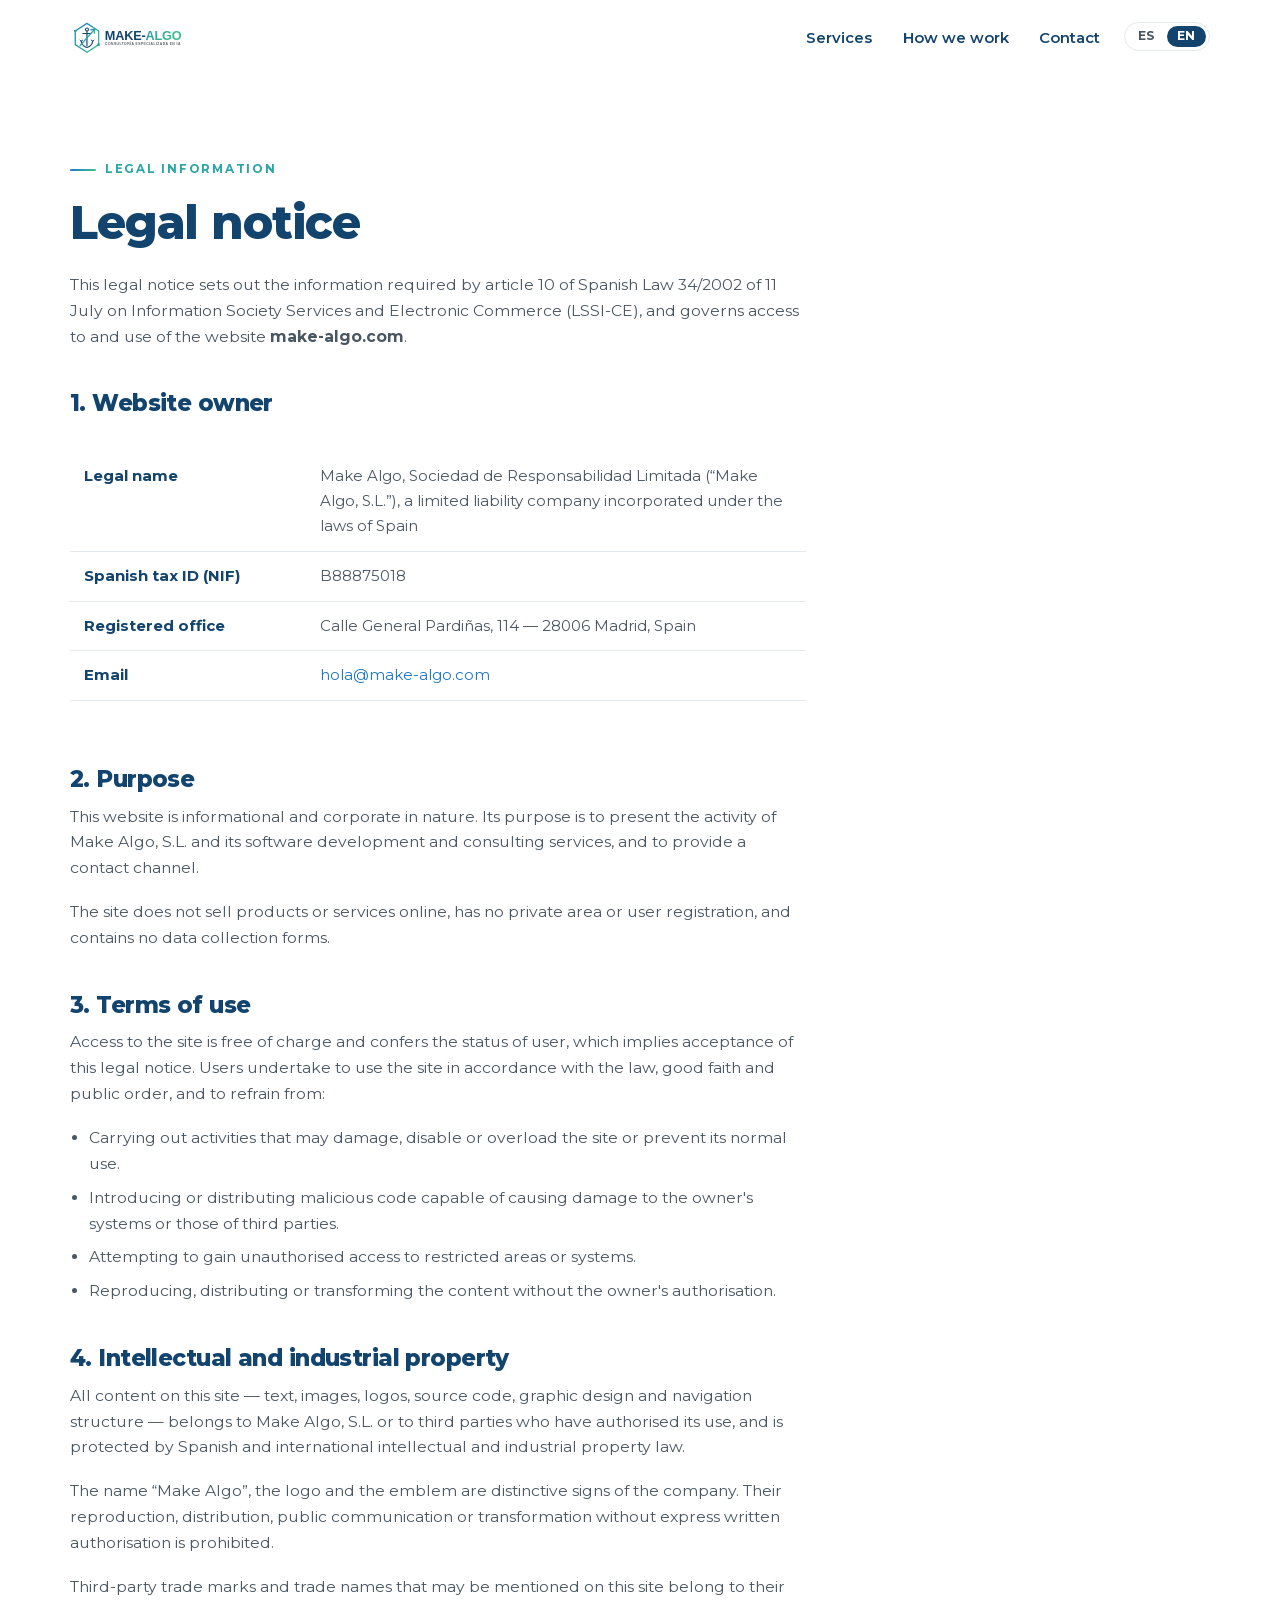
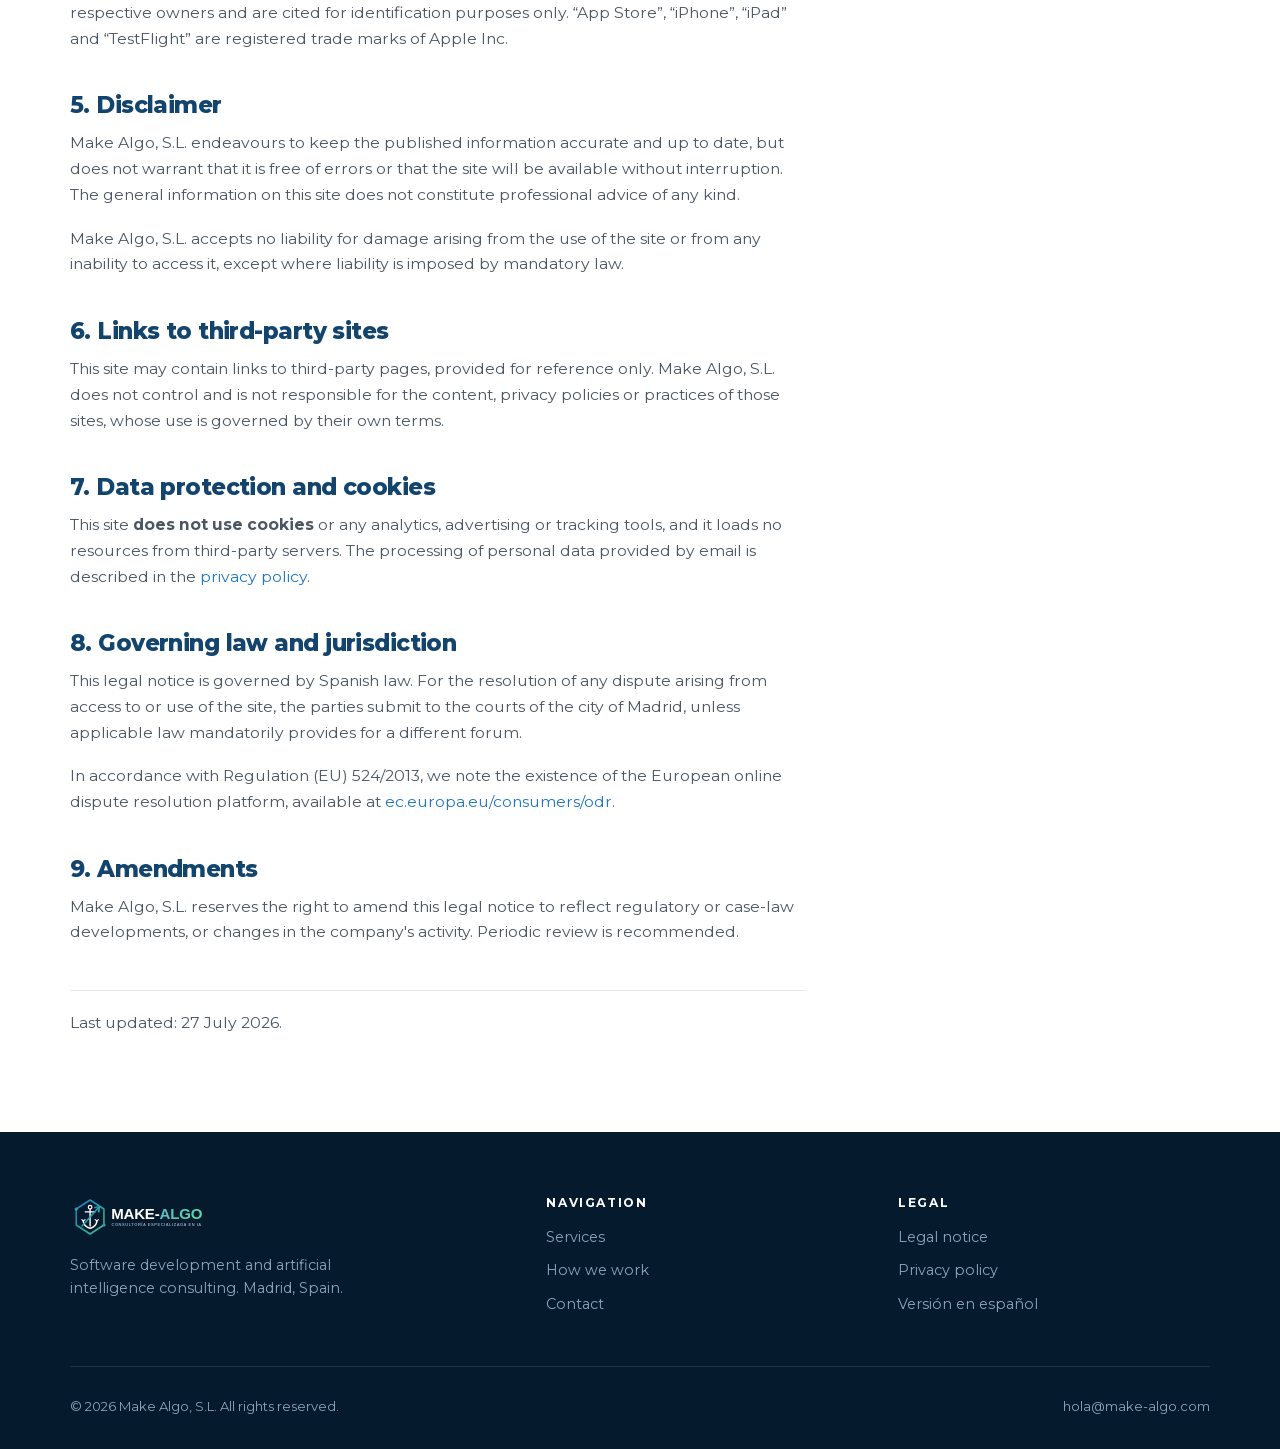
==== en/legal-notice.html @ 963da836 "feat(odoo): widget de conciliación OCA y Stripe de serie en el deploy (#33) * feat(web): sitio corpo" ====
<!DOCTYPE html>
<html lang="en">
<head>
<meta charset="utf-8">
<meta name="viewport" content="width=device-width, initial-scale=1">
<title>Legal notice — Make Algo, S.L.</title>
<meta name="description" content="Legal information for Make Algo, S.L. as required by article 10 of Spanish Law 34/2002 on Information Society Services and Electronic Commerce (LSSI-CE).">
<meta name="robots" content="index, follow">
<link rel="alternate" hreflang="es" href="../aviso-legal.html">
<link rel="alternate" hreflang="en" href="legal-notice.html">
<link rel="icon" type="image/svg+xml" href="../assets/img/logo-mark.svg">
<link rel="icon" type="image/png" href="../assets/img/logo-mark.png">
<link rel="stylesheet" href="../assets/css/style.css">
</head>
<body>

<a class="skip" href="#main">Skip to main content</a>

<header class="nav">
  <div class="nav__inner">
    <a class="nav__brand" href="./" aria-label="Make Algo, S.L. — home">
      <img src="../assets/img/logo.svg" alt="Make Algo, S.L." width="168" height="34">
    </a>
    <nav aria-label="Main">
      <ul class="nav__links" id="nav-links">
        <li><a href="./#services">Services</a></li>
        <li><a href="./#process">How we work</a></li>
        <li><a href="./#contact">Contact</a></li>
      </ul>
    </nav>
    <div class="lang" role="group" aria-label="Language">
      <a href="../aviso-legal.html" hreflang="es">ES</a>
      <a href="legal-notice.html" aria-current="true" hreflang="en">EN</a>
    </div>
    <button class="nav__toggle" type="button" aria-label="Open menu" aria-expanded="false" aria-controls="nav-links">
      <span></span>
    </button>
  </div>
</header>

<main id="main" class="legal">
  <div class="wrap">
    <p class="eyebrow">Legal information</p>
    <h1 style="font-size:clamp(2rem,4.5vw,2.9rem);">Legal notice</h1>

    <div class="legal__body">
      <p>
        This legal notice sets out the information required by article 10 of Spanish Law
        34/2002 of 11 July on Information Society Services and Electronic Commerce
        (LSSI-CE), and governs access to and use of the website
        <strong>make-algo.com</strong>.
      </p>

      <h2>1. Website owner</h2>
      <div class="table-scroll">
        <table class="legal__table">
          <tbody>
            <tr><th>Legal name</th><td>Make Algo, Sociedad de Responsabilidad Limitada (“Make Algo, S.L.”), a limited liability company incorporated under the laws of Spain</td></tr>
            <tr><th>Spanish tax ID (NIF)</th><td>B88875018</td></tr>
            <tr><th>Registered office</th><td>Calle General Pardiñas, 114 — 28006 Madrid, Spain</td></tr>
            <tr><th>Email</th><td><a href="mailto:hola@make-algo.com">hola@make-algo.com</a></td></tr>
          </tbody>
        </table>
      </div>

      <h2>2. Purpose</h2>
      <p>
        This website is informational and corporate in nature. Its purpose is to present
        the activity of Make Algo, S.L. and its software development and consulting
        services, and to provide a contact channel.
      </p>
      <p>
        The site does not sell products or services online, has no private area or user
        registration, and contains no data collection forms.
      </p>

      <h2>3. Terms of use</h2>
      <p>
        Access to the site is free of charge and confers the status of user, which implies
        acceptance of this legal notice. Users undertake to use the site in accordance
        with the law, good faith and public order, and to refrain from:
      </p>
      <ul>
        <li>Carrying out activities that may damage, disable or overload the site or prevent its normal use.</li>
        <li>Introducing or distributing malicious code capable of causing damage to the owner's systems or those of third parties.</li>
        <li>Attempting to gain unauthorised access to restricted areas or systems.</li>
        <li>Reproducing, distributing or transforming the content without the owner's authorisation.</li>
      </ul>

      <h2>4. Intellectual and industrial property</h2>
      <p>
        All content on this site — text, images, logos, source code, graphic design and
        navigation structure — belongs to Make Algo, S.L. or to third parties who have
        authorised its use, and is protected by Spanish and international intellectual
        and industrial property law.
      </p>
      <p>
        The name “Make Algo”, the logo and the emblem are distinctive signs of the
        company. Their reproduction, distribution, public communication or transformation
        without express written authorisation is prohibited.
      </p>
      <p>
        Third-party trade marks and trade names that may be mentioned on this site belong
        to their respective owners and are cited for identification purposes only. “App
        Store”, “iPhone”, “iPad” and “TestFlight” are registered trade marks of Apple Inc.
      </p>

      <h2>5. Disclaimer</h2>
      <p>
        Make Algo, S.L. endeavours to keep the published information accurate and up to
        date, but does not warrant that it is free of errors or that the site will be
        available without interruption. The general information on this site does not
        constitute professional advice of any kind.
      </p>
      <p>
        Make Algo, S.L. accepts no liability for damage arising from the use of the site
        or from any inability to access it, except where liability is imposed by mandatory
        law.
      </p>

      <h2>6. Links to third-party sites</h2>
      <p>
        This site may contain links to third-party pages, provided for reference only.
        Make Algo, S.L. does not control and is not responsible for the content, privacy
        policies or practices of those sites, whose use is governed by their own terms.
      </p>

      <h2>7. Data protection and cookies</h2>
      <p>
        This site <strong>does not use cookies</strong> or any analytics, advertising or
        tracking tools, and it loads no resources from third-party servers. The processing
        of personal data provided by email is described in the
        <a href="privacy.html">privacy policy</a>.
      </p>

      <h2>8. Governing law and jurisdiction</h2>
      <p>
        This legal notice is governed by Spanish law. For the resolution of any dispute
        arising from access to or use of the site, the parties submit to the courts of the
        city of Madrid, unless applicable law mandatorily provides for a different forum.
      </p>
      <p>
        In accordance with Regulation (EU) 524/2013, we note the existence of the European
        online dispute resolution platform, available at
        <a href="https://ec.europa.eu/consumers/odr" target="_blank" rel="noopener">ec.europa.eu/consumers/odr</a>.
      </p>

      <h2>9. Amendments</h2>
      <p>
        Make Algo, S.L. reserves the right to amend this legal notice to reflect
        regulatory or case-law developments, or changes in the company's activity.
        Periodic review is recommended.
      </p>

      <p class="legal__updated">Last updated: 27 July 2026.</p>
    </div>
  </div>
</main>

<footer class="footer">
  <div class="wrap">
    <div class="footer__top">
      <div class="footer__brand">
        <img class="footer__logo" src="../assets/img/logo-inverse.svg" alt="Make Algo, S.L." width="197" height="40">
        <p class="footer__blurb">
          Software development and artificial intelligence consulting.
          Madrid, Spain.
        </p>
      </div>
      <div>
        <h4>Navigation</h4>
        <ul>
          <li><a href="./#services">Services</a></li>
          <li><a href="./#process">How we work</a></li>
          <li><a href="./#contact">Contact</a></li>
        </ul>
      </div>
      <div>
        <h4>Legal</h4>
        <ul>
          <li><a href="legal-notice.html">Legal notice</a></li>
          <li><a href="privacy.html">Privacy policy</a></li>
          <li><a href="../">Versión en español</a></li>
        </ul>
      </div>
    </div>
    <div class="footer__bottom">
      <span>© <span id="year">2026</span> Make Algo, S.L. All rights reserved.</span>
      <span><a href="mailto:hola@make-algo.com">hola@make-algo.com</a></span>
    </div>
  </div>
</footer>

<script src="../assets/js/main.js" defer></script>
<script>document.getElementById('year').textContent = new Date().getFullYear();</script>
</body>
</html>
---- assets/css/style.css ----
/* ==========================================================================
   Make Algo, S.L. — hoja de estilos del sitio corporativo
   Paleta y tipografía según brand/README.md
   ========================================================================== */

@font-face {
  font-family: 'Montserrat';
  font-style: normal;
  font-weight: 400 800;
  font-display: swap;
  src: url('../fonts/montserrat-latin.woff2') format('woff2');
  unicode-range: U+0000-00FF, U+0131, U+0152-0153, U+02BB-02BC, U+02C6, U+02DA,
    U+02DC, U+0304, U+0308, U+0329, U+2000-206F, U+20AC, U+2122, U+2191, U+2193,
    U+2212, U+2215, U+FEFF, U+FFFD;
}

@font-face {
  font-family: 'Montserrat';
  font-style: normal;
  font-weight: 400 800;
  font-display: swap;
  src: url('../fonts/montserrat-latin-ext.woff2') format('woff2');
  unicode-range: U+0100-02BA, U+02BD-02C5, U+02C7-02CC, U+02CE-02D7, U+02DD-02FF,
    U+0304, U+0308, U+0329, U+1D00-1DBF, U+1E00-1E9F, U+1EF2-1EFF, U+2020,
    U+20A0-20AB, U+20AD-20C0, U+2113, U+2C60-2C7F, U+A720-A7FF;
}

:root {
  --navy: #12446e;
  --navy-deep: #0a2947;
  --navy-ink: #061a2e;
  --blue: #1e77c4;
  --teal: #2aa6a6;
  --green: #43c08a;
  --grey: #565c63;

  --ink: #0f1b26;
  --ink-soft: #4a5763;
  --line: #e3e9ef;
  --mist: #f4f7fa;
  --paper: #ffffff;

  --gradient: linear-gradient(120deg, var(--blue) 0%, var(--teal) 55%, var(--green) 100%);
  --radius: 18px;
  --radius-lg: 28px;
  --shadow-sm: 0 1px 2px rgba(10, 41, 71, 0.06), 0 4px 12px rgba(10, 41, 71, 0.05);
  --shadow-md: 0 2px 4px rgba(10, 41, 71, 0.06), 0 18px 40px rgba(10, 41, 71, 0.1);
  --shadow-lg: 0 30px 70px rgba(10, 41, 71, 0.16);
  --wrap: 1140px;
  --nav-h: 74px;
}

/* ---------- Reset ---------- */
*,
*::before,
*::after { box-sizing: border-box; }

html {
  -webkit-text-size-adjust: 100%;
  scroll-behavior: smooth;
  scroll-padding-top: calc(var(--nav-h) + 16px);
}

body {
  margin: 0;
  font-family: 'Montserrat', -apple-system, BlinkMacSystemFont, 'Segoe UI', Roboto, Arial, sans-serif;
  font-weight: 400;
  font-size: 17px;
  line-height: 1.65;
  color: var(--ink);
  background: var(--paper);
  -webkit-font-smoothing: antialiased;
  -moz-osx-font-smoothing: grayscale;
  overflow-x: hidden;
}

img, svg { max-width: 100%; display: block; }
a { color: var(--blue); text-decoration: none; }
a:hover { text-decoration: underline; }

h1, h2, h3, h4 {
  font-weight: 800;
  line-height: 1.12;
  letter-spacing: -0.025em;
  margin: 0 0 0.5em;
  color: var(--navy);
}

h1 { font-size: clamp(2.4rem, 6.2vw, 4.05rem); }
h2 { font-size: clamp(1.85rem, 4vw, 2.75rem); }
h3 { font-size: 1.2rem; letter-spacing: -0.015em; }
p { margin: 0 0 1.15em; }
p:last-child { margin-bottom: 0; }

:focus-visible {
  outline: 3px solid var(--teal);
  outline-offset: 3px;
  border-radius: 6px;
}

/* ---------- Layout ---------- */
.wrap {
  width: min(100% - 2.5rem, var(--wrap));
  margin-inline: auto;
}

section { position: relative; }

.section {
  padding: clamp(4.5rem, 9vw, 7.5rem) 0;
}

.section--mist { background: var(--mist); }

.skip {
  position: absolute;
  left: -9999px;
  top: 0;
  background: var(--navy);
  color: #fff;
  padding: 0.8rem 1.2rem;
  z-index: 999;
  border-radius: 0 0 10px 0;
}
.skip:focus { left: 0; }

/* ---------- Section headers ---------- */
.eyebrow {
  display: inline-flex;
  align-items: center;
  gap: 0.55rem;
  font-size: 0.735rem;
  font-weight: 700;
  letter-spacing: 0.15em;
  text-transform: uppercase;
  color: var(--teal);
  margin-bottom: 1.1rem;
}

.eyebrow::before {
  content: '';
  width: 26px;
  height: 2px;
  border-radius: 2px;
  background: var(--gradient);
}

.section-head {
  max-width: 46rem;
  margin-bottom: clamp(2.5rem, 5vw, 3.75rem);
}

.section-head p {
  font-size: 1.09rem;
  color: var(--ink-soft);
}

.grad-text {
  background: var(--gradient);
  -webkit-background-clip: text;
  background-clip: text;
  color: transparent;
}

/* ---------- Navigation ---------- */
.nav {
  position: sticky;
  top: 0;
  z-index: 100;
  height: var(--nav-h);
  display: flex;
  align-items: center;
  background: rgba(255, 255, 255, 0.82);
  backdrop-filter: saturate(180%) blur(14px);
  -webkit-backdrop-filter: saturate(180%) blur(14px);
  border-bottom: 1px solid transparent;
  transition: border-color 0.25s ease, box-shadow 0.25s ease;
}

.nav.is-stuck {
  border-bottom-color: var(--line);
  box-shadow: 0 6px 24px rgba(10, 41, 71, 0.06);
}

.nav__inner {
  display: flex;
  align-items: center;
  gap: 1.5rem;
  width: min(100% - 2.5rem, var(--wrap));
  margin-inline: auto;
}

.nav__brand { display: flex; align-items: center; margin-right: auto; }
.nav__brand:hover { text-decoration: none; }
.nav__brand img { height: 34px; width: auto; }

.nav__links {
  display: flex;
  align-items: center;
  gap: 1.9rem;
  list-style: none;
  margin: 0;
  padding: 0;
}

.nav__links a {
  font-size: 0.93rem;
  font-weight: 600;
  color: var(--navy);
  position: relative;
  padding: 0.3rem 0;
}
.nav__links a:hover { text-decoration: none; color: var(--blue); }

.nav__links a::after {
  content: '';
  position: absolute;
  left: 0;
  bottom: 0;
  width: 0;
  height: 2px;
  border-radius: 2px;
  background: var(--gradient);
  transition: width 0.28s ease;
}
.nav__links a:hover::after { width: 100%; }

.lang {
  display: inline-flex;
  align-items: center;
  border: 1px solid var(--line);
  border-radius: 999px;
  padding: 3px;
  background: #fff;
  gap: 2px;
}

.lang a {
  font-size: 0.76rem;
  font-weight: 700;
  letter-spacing: 0.05em;
  color: var(--ink-soft);
  padding: 0.28rem 0.62rem;
  border-radius: 999px;
  line-height: 1;
}
.lang a:hover { text-decoration: none; color: var(--navy); }

.lang a[aria-current='true'] {
  background: var(--navy);
  color: #fff;
}

.nav__toggle {
  display: none;
  background: none;
  border: 1px solid var(--line);
  border-radius: 10px;
  width: 42px;
  height: 38px;
  cursor: pointer;
  padding: 0;
  align-items: center;
  justify-content: center;
}
.nav__toggle span {
  display: block;
  width: 18px;
  height: 2px;
  background: var(--navy);
  border-radius: 2px;
  position: relative;
}
.nav__toggle span::before,
.nav__toggle span::after {
  content: '';
  position: absolute;
  left: 0;
  width: 18px;
  height: 2px;
  background: var(--navy);
  border-radius: 2px;
}
.nav__toggle span::before { top: -6px; }
.nav__toggle span::after { top: 6px; }

/* ---------- Buttons ---------- */
.btn {
  display: inline-flex;
  align-items: center;
  justify-content: center;
  gap: 0.55rem;
  font-family: inherit;
  font-size: 0.95rem;
  font-weight: 700;
  letter-spacing: -0.005em;
  padding: 0.92rem 1.7rem;
  border-radius: 999px;
  border: 1px solid transparent;
  cursor: pointer;
  transition: transform 0.2s ease, box-shadow 0.2s ease, background 0.2s ease, color 0.2s ease;
  white-space: nowrap;
}
.btn:hover { text-decoration: none; transform: translateY(-2px); }

.btn--primary {
  background: var(--gradient);
  color: #fff;
  box-shadow: 0 10px 28px rgba(30, 119, 196, 0.32);
}
.btn--primary:hover { box-shadow: 0 16px 36px rgba(30, 119, 196, 0.4); }

.btn--ghost {
  background: rgba(255, 255, 255, 0.7);
  border-color: var(--line);
  color: var(--navy);
}
.btn--ghost:hover { border-color: var(--teal); color: var(--blue); }

.btn--light {
  background: #fff;
  color: var(--navy);
}

/* ---------- Hero ---------- */
.hero {
  position: relative;
  padding: clamp(3.5rem, 8vw, 6.5rem) 0 clamp(4rem, 8vw, 6rem);
  overflow: hidden;
  background: linear-gradient(180deg, #fbfdfe 0%, var(--mist) 100%);
}

.hero__glow {
  position: absolute;
  border-radius: 50%;
  filter: blur(90px);
  opacity: 0.42;
  pointer-events: none;
  will-change: transform;
}
.hero__glow--a {
  width: 46vw; height: 46vw;
  max-width: 620px; max-height: 620px;
  top: -14%; right: -8%;
  background: radial-gradient(circle, var(--teal) 0%, rgba(42, 166, 166, 0) 68%);
  animation: drift 22s ease-in-out infinite alternate;
}
.hero__glow--b {
  width: 38vw; height: 38vw;
  max-width: 500px; max-height: 500px;
  bottom: -18%; left: -10%;
  background: radial-gradient(circle, var(--blue) 0%, rgba(30, 119, 196, 0) 68%);
  animation: drift 26s ease-in-out infinite alternate-reverse;
}
.hero__glow--c {
  width: 26vw; height: 26vw;
  max-width: 340px; max-height: 340px;
  top: 42%; left: 46%;
  background: radial-gradient(circle, var(--green) 0%, rgba(67, 192, 138, 0) 70%);
  opacity: 0.3;
  animation: drift 30s ease-in-out infinite alternate;
}

@keyframes drift {
  from { transform: translate3d(0, 0, 0) scale(1); }
  to   { transform: translate3d(-40px, 34px, 0) scale(1.14); }
}

.hero__inner { position: relative; z-index: 1; }

.hero__badge {
  display: inline-flex;
  align-items: center;
  gap: 0.6rem;
  background: rgba(255, 255, 255, 0.85);
  border: 1px solid var(--line);
  border-radius: 999px;
  padding: 0.42rem 1rem 0.42rem 0.5rem;
  font-size: 0.79rem;
  font-weight: 600;
  color: var(--ink-soft);
  box-shadow: var(--shadow-sm);
  margin-bottom: 1.8rem;
}

.hero__badge b {
  background: var(--gradient);
  color: #fff;
  font-weight: 700;
  font-size: 0.7rem;
  letter-spacing: 0.06em;
  text-transform: uppercase;
  padding: 0.22rem 0.62rem;
  border-radius: 999px;
}

.hero h1 { max-width: 15ch; margin-bottom: 0.55em; }

.hero__lead {
  font-size: clamp(1.06rem, 2vw, 1.28rem);
  color: var(--ink-soft);
  max-width: 40rem;
  margin-bottom: 2.3rem;
}

.hero__cta {
  display: flex;
  flex-wrap: wrap;
  gap: 0.85rem;
}

/* ---------- Cards ---------- */
.grid {
  display: grid;
  gap: 1.4rem;
}
.grid--3 { grid-template-columns: repeat(auto-fit, minmax(280px, 1fr)); }

.card {
  position: relative;
  background: var(--paper);
  border: 1px solid var(--line);
  border-radius: var(--radius-lg);
  padding: 2.1rem 1.9rem;
  transition: transform 0.28s ease, box-shadow 0.28s ease, border-color 0.28s ease;
  overflow: hidden;
}

.card::before {
  content: '';
  position: absolute;
  inset: 0 0 auto 0;
  height: 3px;
  background: var(--gradient);
  transform: scaleX(0);
  transform-origin: left;
  transition: transform 0.35s ease;
}

.card:hover {
  transform: translateY(-5px);
  box-shadow: var(--shadow-md);
  border-color: transparent;
}
.card:hover::before { transform: scaleX(1); }

.card__icon {
  width: 50px;
  height: 50px;
  border-radius: 14px;
  background: var(--gradient);
  display: flex;
  align-items: center;
  justify-content: center;
  margin-bottom: 1.4rem;
  box-shadow: 0 8px 20px rgba(42, 166, 166, 0.28);
}
.card__icon svg { width: 24px; height: 24px; stroke: #fff; fill: none; stroke-width: 2; }

.card p {
  color: var(--ink-soft);
  font-size: 0.97rem;
  margin-bottom: 1.1rem;
}

.tags {
  display: flex;
  flex-wrap: wrap;
  gap: 0.45rem;
  list-style: none;
  margin: 0;
  padding: 0;
}

.tags li {
  font-size: 0.755rem;
  font-weight: 600;
  color: var(--navy);
  background: var(--mist);
  border: 1px solid var(--line);
  border-radius: 999px;
  padding: 0.25rem 0.7rem;
}

/* ---------- Proceso ---------- */
.steps {
  display: grid;
  grid-template-columns: repeat(auto-fit, minmax(230px, 1fr));
  gap: 1.6rem;
  counter-reset: step;
}

.step { position: relative; padding-top: 2.9rem; }

.step::before {
  counter-increment: step;
  content: '0' counter(step);
  position: absolute;
  top: 0;
  left: 0;
  font-size: 1.55rem;
  font-weight: 800;
  letter-spacing: -0.03em;
  background: var(--gradient);
  -webkit-background-clip: text;
  background-clip: text;
  color: transparent;
}

.step::after {
  content: '';
  position: absolute;
  top: 1.05rem;
  left: 3.1rem;
  right: -0.8rem;
  height: 1px;
  background: linear-gradient(90deg, rgba(42, 166, 166, 0.45), rgba(42, 166, 166, 0));
}
.step:last-child::after { display: none; }

.step h3 { font-size: 1.06rem; margin-bottom: 0.4rem; }
.step p { font-size: 0.93rem; color: var(--ink-soft); margin: 0; }

/* ---------- Contacto ---------- */
.contact {
  display: grid;
  grid-template-columns: 1.15fr 1fr;
  gap: clamp(2rem, 5vw, 4rem);
  align-items: center;
}

.contact__box {
  background: var(--paper);
  border: 1px solid var(--line);
  border-radius: var(--radius-lg);
  padding: 2.2rem;
  box-shadow: var(--shadow-md);
}

.contact__row {
  display: flex;
  gap: 1rem;
  align-items: flex-start;
  padding: 1rem 0;
  border-bottom: 1px solid var(--line);
}
.contact__row:last-child { border-bottom: 0; padding-bottom: 0; }
.contact__row:first-child { padding-top: 0; }

.contact__ico {
  flex: 0 0 38px;
  width: 38px; height: 38px;
  border-radius: 11px;
  background: var(--mist);
  display: flex;
  align-items: center;
  justify-content: center;
}
.contact__ico svg { width: 17px; height: 17px; stroke: var(--blue); fill: none; stroke-width: 2; }

.contact__k {
  font-size: 0.73rem;
  font-weight: 700;
  letter-spacing: 0.1em;
  text-transform: uppercase;
  color: var(--ink-soft);
}
.contact__v { font-weight: 600; color: var(--navy); font-size: 0.99rem; }
.contact__v a { color: var(--navy); }

/* ---------- Footer ---------- */
.footer {
  background: var(--navy-ink);
  color: #8ba4bb;
  padding: 4rem 0 2rem;
  font-size: 0.9rem;
}

.footer__top {
  display: grid;
  grid-template-columns: 1.4fr 1fr 1fr;
  gap: 2.5rem;
  padding-bottom: 2.5rem;
  border-bottom: 1px solid rgba(255, 255, 255, 0.1);
}

.footer__logo { height: 40px; width: auto; margin-bottom: 1.1rem; }
.footer__blurb { max-width: 30ch; line-height: 1.6; }

.footer h4 {
  color: #fff;
  font-size: 0.76rem;
  font-weight: 700;
  letter-spacing: 0.13em;
  text-transform: uppercase;
  margin: 0 0 1rem;
}

.footer ul { list-style: none; margin: 0; padding: 0; }
.footer li { margin-bottom: 0.6rem; }
.footer a { color: #8ba4bb; }
.footer a:hover { color: #fff; }

.footer__bottom {
  padding-top: 1.8rem;
  display: flex;
  flex-wrap: wrap;
  gap: 1rem;
  justify-content: space-between;
  font-size: 0.82rem;
}

/* ---------- Páginas legales ---------- */
.legal {
  padding: clamp(3rem, 6vw, 5rem) 0 clamp(4rem, 8vw, 6rem);
}

.legal__body {
  max-width: 46rem;
}

.legal__body h2 {
  font-size: 1.42rem;
  margin-top: 2.6rem;
}
.legal__body h3 { font-size: 1.05rem; margin-top: 1.8rem; }

.legal__body p,
.legal__body li { color: var(--ink-soft); font-size: 0.98rem; }

.legal__body ul { padding-left: 1.2rem; }
.legal__body li { margin-bottom: 0.5rem; }

.legal__table {
  width: 100%;
  border-collapse: collapse;
  margin: 1.5rem 0;
  font-size: 0.94rem;
}
.legal__table th,
.legal__table td {
  text-align: left;
  padding: 0.75rem 0.9rem;
  border-bottom: 1px solid var(--line);
  vertical-align: top;
}
.legal__table th {
  width: 32%;
  color: var(--navy);
  font-weight: 700;
}
.legal__table td { color: var(--ink-soft); }

.legal__updated {
  margin-top: 2.8rem;
  font-size: 0.85rem;
  color: var(--ink-soft);
  padding-top: 1.2rem;
  border-top: 1px solid var(--line);
}

.table-scroll { overflow-x: auto; }

/* ---------- Reveal on scroll ---------- */
.reveal {
  opacity: 0;
  transform: translateY(22px);
  transition: opacity 0.65s cubic-bezier(0.2, 0.7, 0.3, 1),
              transform 0.65s cubic-bezier(0.2, 0.7, 0.3, 1);
}
.reveal.is-visible { opacity: 1; transform: none; }

/* ---------- Responsive ---------- */
@media (max-width: 900px) {
  .contact { grid-template-columns: 1fr; }
  .footer__top { grid-template-columns: 1fr 1fr; }
  .footer__brand { grid-column: 1 / -1; }
}

@media (max-width: 760px) {
  body { font-size: 16px; }

  .nav__toggle { display: flex; }

  .nav__links {
    position: fixed;
    inset: var(--nav-h) 0 auto 0;
    flex-direction: column;
    align-items: stretch;
    gap: 0;
    background: rgba(255, 255, 255, 0.97);
    backdrop-filter: blur(14px);
    -webkit-backdrop-filter: blur(14px);
    border-bottom: 1px solid var(--line);
    padding: 0.5rem 1.25rem 1.25rem;
    box-shadow: var(--shadow-md);
    display: none;
  }
  .nav__links.is-open { display: flex; }
  .nav__links a { padding: 0.85rem 0; border-bottom: 1px solid var(--line); }
  .nav__links li:last-child a { border-bottom: 0; }
  .nav__links a::after { display: none; }

  .hero__cta .btn { flex: 1 1 100%; }
  .step::after { display: none; }
  .footer__top { grid-template-columns: 1fr; gap: 2rem; }

  .card { padding: 1.75rem 1.5rem; }
  .contact__box { padding: 1.6rem; }
}

@media (prefers-reduced-motion: reduce) {
  html { scroll-behavior: auto; }
  *,
  *::before,
  *::after {
    animation-duration: 0.001ms !important;
    animation-iteration-count: 1 !important;
    transition-duration: 0.001ms !important;
  }
  .reveal { opacity: 1; transform: none; }
}

@media print {
  .nav, .footer, .hero__glow { display: none; }
  body { font-size: 12pt; color: #000; }
}
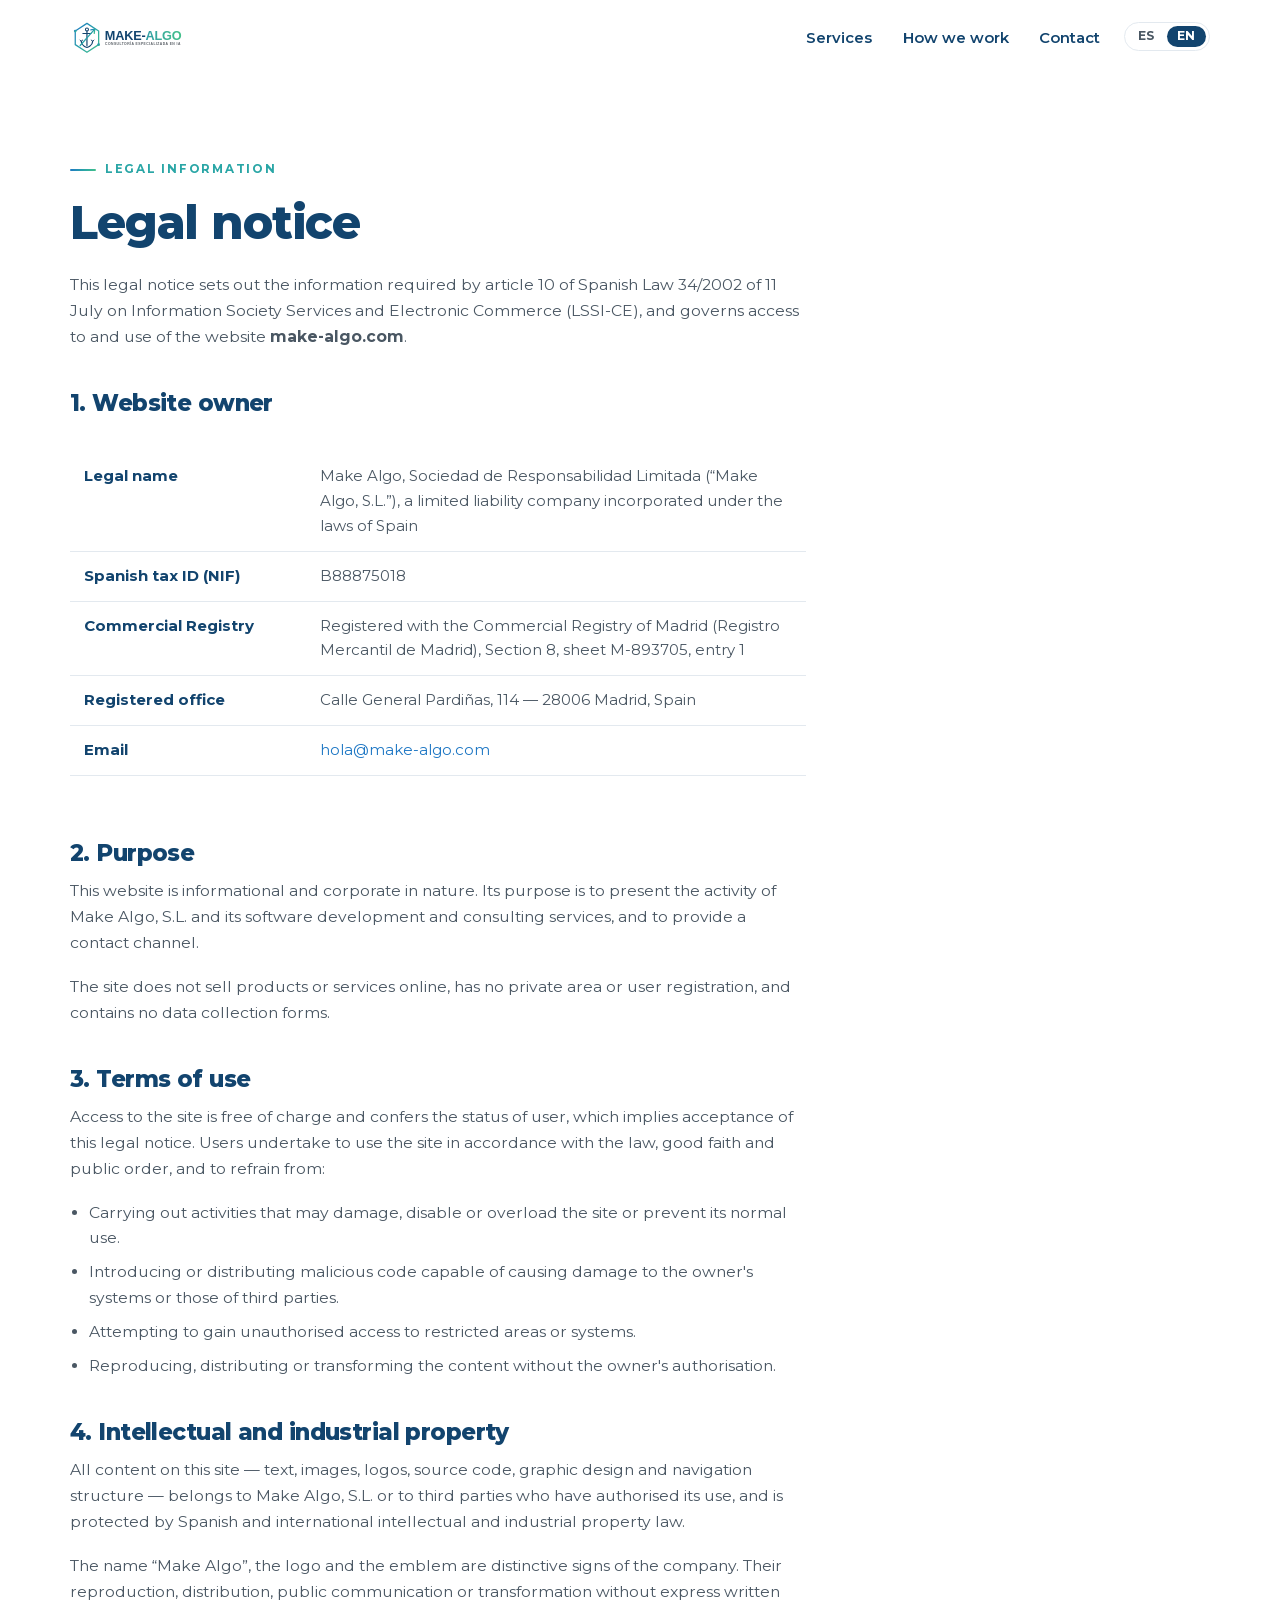
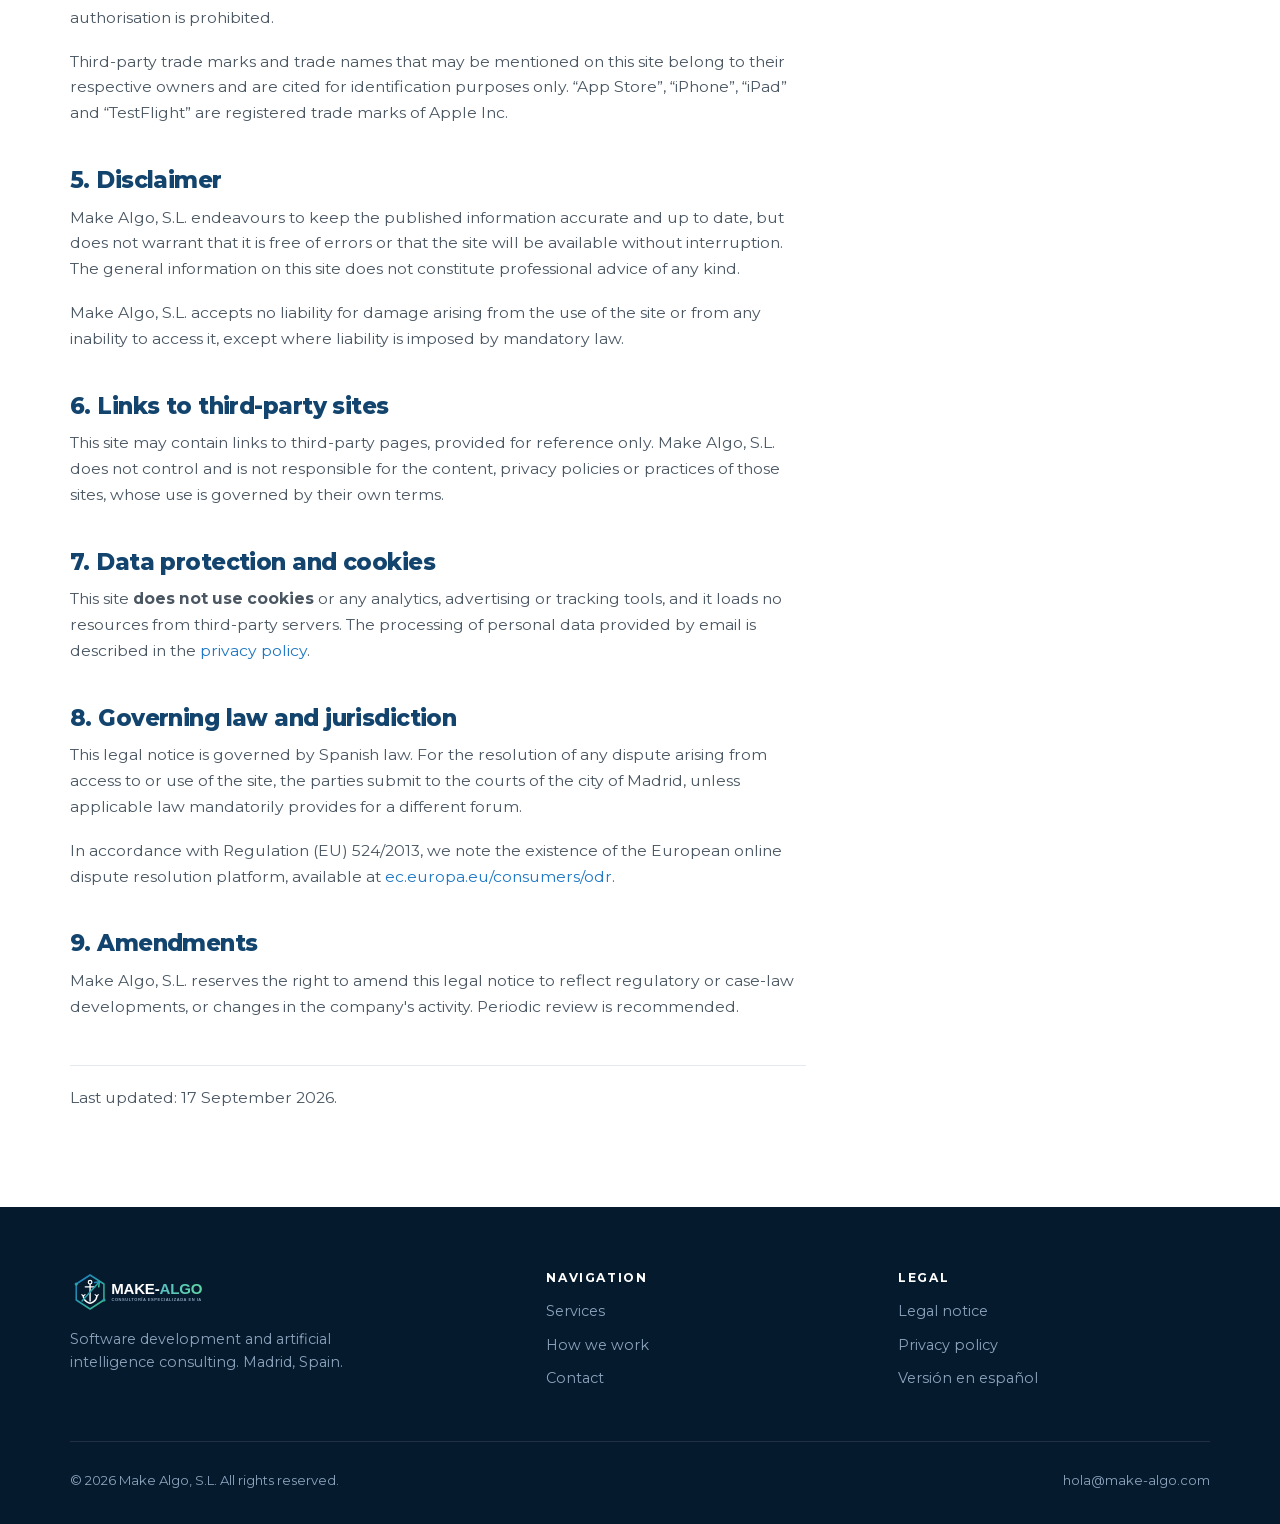
==== commit ba15dc6a: "docs: datos registrales de la Sociedad en la ficha y en el aviso legal Inscripción en el Registro Me" ====
--- a/en/legal-notice.html
+++ b/en/legal-notice.html
@@ -57,6 +57,7 @@
           <tbody>
             <tr><th>Legal name</th><td>Make Algo, Sociedad de Responsabilidad Limitada (“Make Algo, S.L.”), a limited liability company incorporated under the laws of Spain</td></tr>
             <tr><th>Spanish tax ID (NIF)</th><td>B88875018</td></tr>
+            <tr><th>Commercial Registry</th><td>Registered with the Commercial Registry of Madrid (Registro Mercantil de Madrid), Section 8, sheet M-893705, entry 1</td></tr>
             <tr><th>Registered office</th><td>Calle General Pardiñas, 114 — 28006 Madrid, Spain</td></tr>
             <tr><th>Email</th><td><a href="mailto:hola@make-algo.com">hola@make-algo.com</a></td></tr>
           </tbody>
@@ -152,7 +153,7 @@
         Periodic review is recommended.
       </p>
 
-      <p class="legal__updated">Last updated: 27 July 2026.</p>
+      <p class="legal__updated">Last updated: 17 September 2026.</p>
     </div>
   </div>
 </main>
